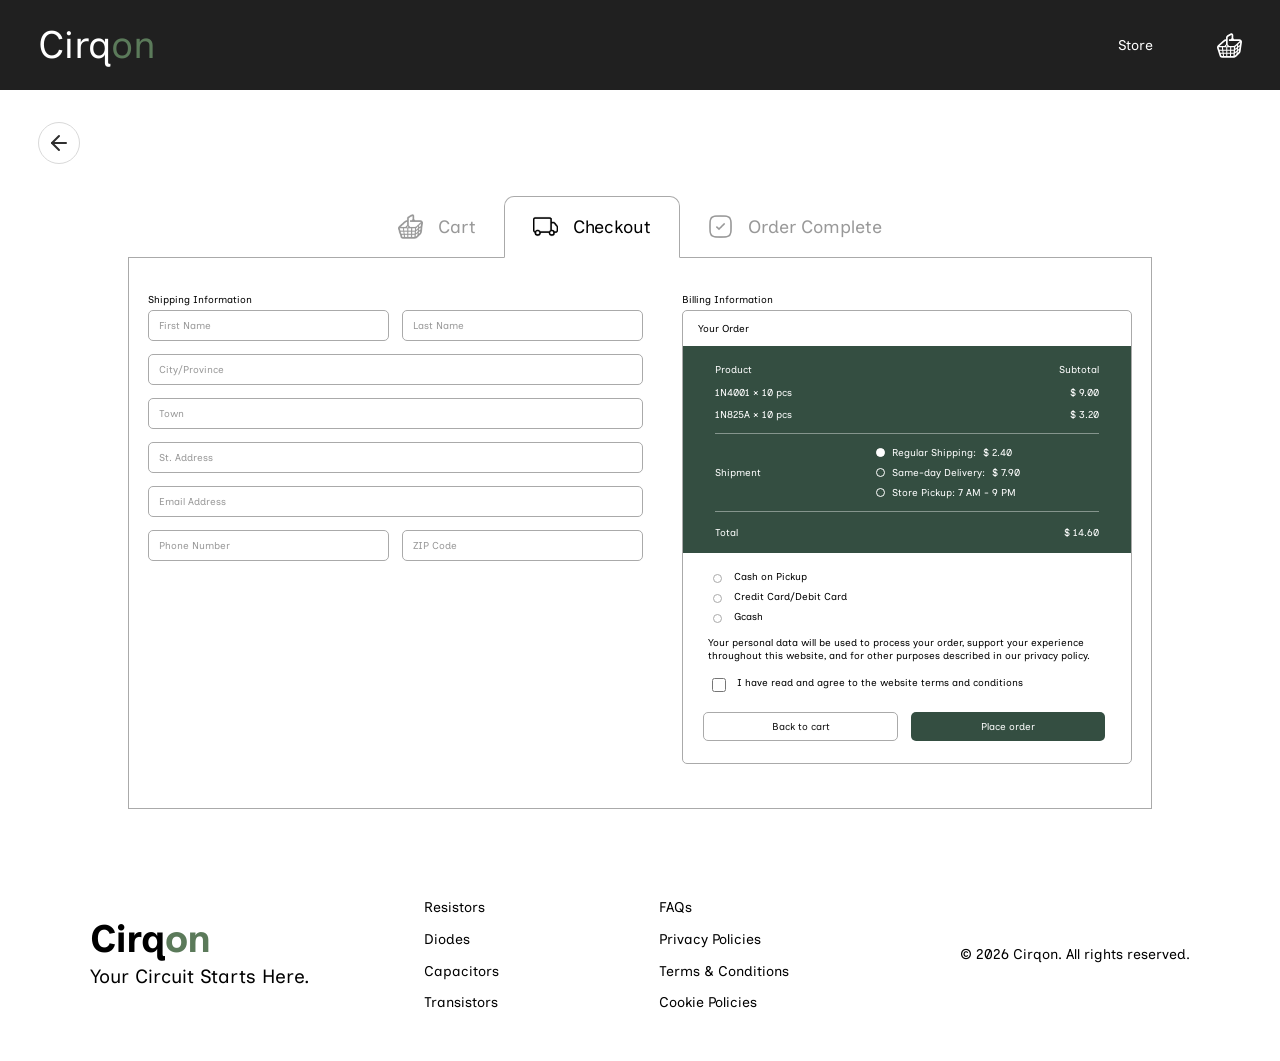
==== pages/checkout-page.html @ 01a01b20 "first commit" ====
<!DOCTYPE html>
<html lang="en">
<head>
    <meta charset="UTF-8">
    <meta name="viewport" content="width=device-width, initial-scale=1.0">
    <link rel="stylesheet" href="../styles/main-style.css">
    <link rel="stylesheet" href="../styles/product-page.css">
    <link rel="stylesheet" href="../styles/store-page.css">
    <link rel="stylesheet" href="../styles/dashboard-page.css">
    <link rel="stylesheet" href="../styles/cart-check-order.css">

    <script src="../scripts/main-script.js" defer></script>
    <script src="../scripts/cirqon-header.js" defer></script>
    <script src="../scripts/product-page.js" defer></script>
    <script src="../scripts/shop.js" defer></script>
    <script src="../scripts/sidebar.js" defer></script>
    <script src="../scripts/footer.js" defer></script>
    <script src="../scripts/example-product.js" defer></script>

    <link rel="icon" type="image/png" href="../img/design/logo.png">
    <title>Cirqon</title>
</head>
<body>
    <div id="cirqon-header-placeholder"></div>
    <div id="cirqon-cart-placeholder"></div>
    <div id="cirqon-storenav-placeholder"></div>

    <main class="checkout-page">

        <div class="checkout-titles">
            <div class="cart-window"><img src="../img/design/basket.png" alt="Cart">Cart</div>
            <div class="checkout-window" ><img src="../img/design/truck.png" alt="Checkout">Checkout</div>
            <div class="order-window"><img src="../img/design/check-2.png" alt="Order Complete">Order Complete</div>
        </div>


        <!-- Main Checkout Container -->
        <div class="checkout-container">

            <!-- Shipping Information -->
            <section class="shipping-information">

                <p class="section-title">Shipping Information</p>

                <form id="checkout-form">

                    <div class="name-fields">
                        <input type="text" name="firstName" placeholder="First Name">

                        <input type="text" name="lastName" placeholder="Last Name">
                    </div>

                    <input type="text" name="city" placeholder="City/Province">

                    <input type="text" name="town" placeholder="Town">

                    <input type="text" name="address"  placeholder="St. Address">

                    <input type="email" name="email"  placeholder="Email Address"  >

                    <div class="contact-fields">
                        <input type="tel" name="phone"  placeholder="Phone Number"  >

                        <input type="text" name="zip" placeholder="ZIP Code">
                    </div>

                </form>

            </section>

            <!-- Billing Information -->
            <section class="billing-information">

                <p class="section-title">Billing Information</p>

                <div class="order-card">

                    <div class="order-heading">
                        Your Order
                    </div>

                    <div class="order-details">

                        <div class="order-table-heading">
                            <span>Product</span>
                            <span>Subtotal</span>
                        </div>

                        <div id="checkout-products">
                            <!-- Products will be inserted here -->
                            <div class="order-product">
                                <span>1N4001 × 10 pcs</span>
                                <span>$ 9.00</span>
                            </div>

                            <div class="order-product">
                                <span>1N825A × 10 pcs</span>
                                <span>$ 3.20</span>
                            </div>
                        </div>

                        <div class="shipment-section">

                            <p class="shipment-title">Shipment</p>

                            <div class="shipping-options">

                                <label>
                                    <input type="radio" name="delivery" value="2.40" checked>
                                    <span>Regular Shipping:</span>
                                    <span>$ 2.40</span>
                                </label>

                                <label>
                                    <input type="radio" name="delivery" value="7.90">
                                    <span>Same-day Delivery:</span>
                                    <span>$ 7.90</span>
                                </label>

                                <label>
                                    <input type="radio" name="delivery" value="0">
                                    <span>Store Pickup: 7 AM - 9 PM</span>
                                </label>

                            </div>

                        </div>

                        <div class="order-total">
                            <span>Total</span>
                            <span id="checkout-total">$ 14.60</span>
                        </div>

                    </div>

                    <!-- Payment Options -->
                    <div class="payment-section">

                        <div class="payment-options">

                            <label>
                                <input type="radio" name="payment" value="pickup" required>
                                Cash on Pickup
                            </label>

                            <label>
                                <input type="radio" name="payment" value="card">
                                Credit Card/Debit Card
                            </label>

                            <label>
                                <input type="radio" name="payment" value="gcash">
                                Gcash
                            </label>

                        </div>

                        <p class="privacy-text">
                            Your personal data will be used to process your
                            order, support your experience throughout this
                            website, and for other purposes described in our
                            privacy policy.
                        </p>

                        <label class="terms-option">
                            <input type="checkbox" id="terms" required>
                            <span>
                                I have read and agree to the website terms
                                and conditions
                            </span>
                        </label>

                        <div class="checkout-actions">

                            <button type="button" class="back-button" onclick="window.location.href='cart-page.html'">
                                Back to cart
                            </button>

                            <button class="place-order-button" onclick="window.location.href='order-page.html'">
                                Place order
                            </button>

                        </div>

                    </div>

                </div>

            </section>

        </div>

    </main>       

    <div id="cirqon-footer-placeholder"></div> 
    
</body>
</html>
---- styles/main-style.css ----
/* =====================================
            GOOGLE FONTS
===================================== */
@import url('https://fonts.googleapis.com/css2?family=Inclusive+Sans:wght@400;500;600;700&display=swap');
@import url('https://fonts.googleapis.com/css2?family=Bungee&display=swap');
@import url('https://fonts.googleapis.com/css2?family=Jaldi:wght@400;700&display=swap');
@import url('https://fonts.googleapis.com/css2?family=IBM+Plex+Mono:wght@400;500;600&display=swap');


/* =====================================
           ROOT VARIABLES
===================================== */
:root {

    /* COLORS */
    --primary-color: #202020;
    --secondary-color: #2f2f2f;

    --accent-color: #5b7a5a;
    --accent-dark: #3e523d;
    --accent-darker: #344E41;

    --text-color: #000000;
    --text-light: #ffffff;

    --white: #ffffff;
    --light-gray: #D9D9D9;
    --border-color: #aaaaaa;


    /* FONTS */
    --font-main: 'Inclusive Sans', sans-serif;
    --font-heading: 'Bungee', sans-serif;
    --font-secondary: 'Jaldi', sans-serif;
    --font-mono: 'IBM Plex Mono', monospace;


    /* FLEXIBLE FONT SIZES */
    --text-xs: clamp(10px, 0.7vw, 12px);
    --text-sm: clamp(12px, 0.9vw, 14px);
    --text-md: clamp(14px, 1.1vw, 18px);
    --text-lg: clamp(18px, 1.5vw, 22px);
    --text-xl: clamp(20px, 2vw, 25px);

    --heading-size: clamp(26px, 3vw, 40px);


    /* FLEXIBLE SPACING */
    --spacing-xs: clamp(5px, 0.5vw, 10px);
    --spacing-sm: clamp(10px, 1vw, 20px);
    --spacing-md: clamp(15px, 2vw, 30px);
    --spacing-lg: clamp(25px, 3vw, 50px);
    --spacing-xl: clamp(35px, 5vw, 80px);


    /* CONTAINER WIDTHS */
    --container-width: 90%;
    --content-width: 85%;
    --max-width: 1400px;


    /* HEADER */
    --header-height: clamp(65px, 10vh, 90px);
    --header-padding: clamp(15px, 3vw, 40px);


    /* BORDER RADIUS */
    --radius-sm: 5px;
    --radius-md: 10px;
    --radius-lg: 15px;
    --radius-xl: 20px;


    /* TRANSITIONS */
    --transition-fast: 0.2s ease;
    --transition-normal: 0.3s ease;


    /* SHADOWS */
    --shadow-sm: 0 2px 8px rgba(0, 0, 0, 0.1);
    --shadow-md: 0 4px 12px rgba(0, 0, 0, 0.15);
}


/* =====================================
            GLOBAL STYLES
===================================== */
* {
    box-sizing: border-box;
}

html {
    scroll-behavior: smooth;
    min-height: 100%;
}

body {
    margin: 0;
    padding: 0;

    font-family: var(--font-main);
    color: var(--text-color);
    background-color: var(--white);
    min-height: 100vh;
    min-height: 100dvh;

    display: flex;
    flex-direction: column;

}

/* =====================================
   CIRQON HEADER
===================================== */

.cirqon-header {
    width: 100%;
    min-height: var(--header-height);

    position: fixed;
    top: 0;
    left: 0;
    z-index: 1000;

    display: flex;
    align-items: center;
    justify-content: space-between;

    padding: 0 var(--header-padding);

    background-color: var(--primary-color);
    box-sizing: border-box;
}


/* HEADER TEXT */

.cirqon-header a,
.cirqon-header p,
.store-nav p {
    font-family: var(--font-main);
    font-style: normal;
    text-decoration: none;
    color: var(--white);
}


/* LOGO */

.cirqon-header #logo {
    font-size: clamp(25px, 3vw, 40px);
    line-height: 1;
    white-space: nowrap;

    color: var(--white);
    transition: color var(--transition-fast);
}

.cirqon-header #logo span {
    color: var(--accent-color);
}

.cirqon-header #logo:hover {
    color: var(--accent-color);
}

.cirqon-header #logo:hover span {
    color: var(--white);
}


/* RIGHT SIDE NAVIGATION */

.cirqon-header .right-side {
    display: flex;
    align-items: center;
    gap: var(--spacing-xl);
}


/* STORE LINK */

.cirqon-header #store {
    padding-top: 3px;

    font-size: var(--text-md);
    line-height: 1;

    flex-shrink: 0;
    transition: color var(--transition-fast);
}

.cirqon-header #store:hover {
    color: var(--accent-color);
}

#store.disabled {
    opacity: 0;
    pointer-events: none;
    cursor: default;
}

#cart-btn.disabled {
    opacity: 0;
    pointer-events: none;
    cursor: default;
}

#left-store.disabled {
    opacity: 0;
    pointer-events: none;
    cursor: default;
}

/* CART CONTAINER */

#cart-container {
    width: 25px;
    height: 25px;

    display: flex;
    align-items: center;
    justify-content: center;

    flex-shrink: 0;
}


/* CART BUTTON */

.cart {
    display: inline-flex;
    align-items: center;
    justify-content: center;

    color: var(--white);

    background: none;
    border: none;
    padding: 0;

    cursor: pointer;
    transition: color var(--transition-fast);
}

.cart svg {
    width: clamp(20px, 2vw, 25px);
    height: clamp(20px, 2vw, 25px);
    display: block;
}

.cart:hover {
    color: var(--accent-color);
}




/* =====================================
             CART OVERLAY
===================================== */

.overlay {
    position: fixed;
    inset: 0;
    background: rgba(0, 0, 0, 0.5);

    opacity: 0;
    visibility: hidden;

    transition:
        opacity var(--transition-normal),
        visibility var(--transition-normal);

    z-index: 999;
}

.overlay.active {
    opacity: 1;
    visibility: visible;
}


/* =====================================
             CART SIDEBAR
===================================== */

.sidebar {
    font-family: var(--font-main);

    position: fixed;
    top: 0;
    right: 0;

    width: min(100%, 480px);
    height: 95vh;
    height: 95dvh;

    display: flex;
    flex-direction: column;

    background: var(--white);
    color: var(--secondary-color);

    padding: clamp(15px, 2vw, 25px);
    box-sizing: border-box;

    border-radius: var(--radius-md);

    transform: translateX(100%);
    transition: transform var(--transition-normal);

    z-index: 1000;
    overflow: hidden;
}

.sidebar.active {
    transform: translateX(0);
}


/* =====================================
           SIDEBAR HEADER
===================================== */

.sidebar-header {
    display: flex;
    flex-direction: row;
    justify-content: space-between;
    align-items: center;
    gap: var(--spacing-sm);

    flex-shrink: 0;
}

.sidebar-header h2 {
    margin: 0;
    margin-top: clamp(20px, 4vh, 50px);
    margin-left: var(--spacing-xs);

    font-size: var(--text-lg);
}


/* =====================================
           SIDEBAR CONTENT
===================================== */

.sidebar-content {
    flex: 0 1 auto;
    min-height: 0;

    overflow-y: auto;
    overflow-x: hidden;
}

.sidebar-content p {
    
    margin-left: var(--spacing-xs);
}

/* CART ITEMS CONTAINER */

#cart-items {
    display: flex;
    flex-direction: column;
    gap: var(--spacing-sm);

    padding: var(--spacing-sm);
}


/* =====================================
             CART ITEM
===================================== */

.cart-item-shop {
    display: flex;
    align-items: center;
    gap: var(--spacing-sm);

    padding: var(--spacing-sm);

    background: var(--secondary-color);
    border-radius: var(--radius-md);

    color: var(--white);
}

.cart-item-checkbox {
    width: 17px;
    height: 17px;

    accent-color: var(--accent-color);
    cursor: pointer;
    flex-shrink: 0;

    margin: 0;
    transition: transform var(--transition-fast);
}

.cart-item-shop img {
    width: clamp(45px, 6vw, 65px);
    height: clamp(45px, 6vw, 65px);

    object-fit: contain;
    border-radius: var(--radius-sm);

    flex-shrink: 0;
}

.cart-item-details {
    flex: 1;
    min-width: 0;
}

.cart-item-details p {
    margin: 4px 0;
    overflow-wrap: anywhere;
}

.cart-item-price {
    color: #9bb899;
}


/* =====================================
          QUANTITY CONTROLS
===================================== */

.quantity-control-shop {
    display: flex;
    align-items: center;
    gap: var(--spacing-xs);

    margin-top: var(--spacing-xs);
}

/* MINUS AND PLUS BUTTONS */

.quantity-control-shop button {
    width: 26px;
    height: 26px;

    display: flex;
    align-items: center;
    justify-content: center;

    background: var(--secondary-color);
    color: var(--white);

    border: 1px solid #555;
    border-radius: var(--radius-sm);

    font-size: var(--text-md);
    cursor: pointer;

    transition:
        background var(--transition-fast),
        border-color var(--transition-fast);
}

.quantity-control-shop button:hover {
    background: var(--accent-color);
    border-color: var(--accent-color);
}


/* QUANTITY INPUT */

.quantity-input {
    width: 350px;
    height: 26px;

    box-sizing: border-box;

    background: #333;
    color: var(--white);

    border: 1px solid #555;
    border-radius: var(--radius-sm);

    text-align: center;
    font-family: inherit;
    font-size: var(--text-xs);

    outline: none;
}

.quantity-input:focus {
    border-color: var(--accent-color);
}

/* REMOVE NUMBER INPUT ARROWS */

.quantity-input::-webkit-inner-spin-button,
.quantity-input::-webkit-outer-spin-button {
    -webkit-appearance: none;
    margin: 0;
}

.quantity-input {
    appearance: textfield;
    -moz-appearance: textfield;
}


/* =====================================
           CART SUBTOTAL
===================================== */

.cart-item-subtotal {
    padding-top: var(--spacing-xs);
}


/* =====================================
         CART ACTION BUTTONS
===================================== */

.remove-item-shop,
.to-checkout {
    display: flex;
    justify-content: center;
    align-items: center;

    background: transparent;
    border: none;
    cursor: pointer;
}

.remove-item-shop {
    width: 40px;
    height: 40px;
    flex-shrink: 0;
}

.remove-item-shop img {
    width: 25px;
    height: 25px;

    filter: brightness(0) invert(1);
}


/* =====================================
        SIDEBAR BOTTOM SECTION
===================================== */

.bottom-part {
    flex-shrink: 0;
    padding-top: var(--spacing-sm);
    background: var(--white);

}

#cart-total {
    padding: var(--spacing-sm);

    color: var(--secondary-color);
    border-top: 1px solid var(--border-color);
}

.to-checkout {
    width: 100%;
    min-height: 42px;

    gap: var(--spacing-xs);

    margin: 0;
    padding: var(--spacing-xs) var(--spacing-sm);

    color: var(--white);
    background: var(--secondary-color);

    border-radius: var(--radius-md);

    font-family: inherit;
    font-size: var(--text-sm);

    transition: background var(--transition-fast);
}

.to-checkout:hover {
    background: var(--accent-dark);
}

.to-checkout img {
    width: 25px;
    height: 25px;

    object-fit: contain;
    filter: brightness(0) invert(1);
}


/* =====================================
      CART CLOSE BUTTON POSITION
===================================== */

#close-cart-container {
    display: flex;
    align-items: center;
    flex-shrink: 0;
}

#close-cart-container .cart {
    color: var(--primary-color);

    margin-top: var(--spacing-sm);
    margin-right: var(--spacing-sm);

    cursor: pointer;
}

#close-cart-container .cart:hover {
    color: var(--accent-color);
}

/* =====================================
FOOTER
===================================== */
.footer {
    margin-top: auto;

    width: 100%;
    box-sizing: border-box;

    font-family: var(--font-main);

    padding: clamp(25px, 4vw, 50px) clamp(20px, 7vw, 100px);

    display: grid;
    grid-template-columns: 1.5fr 1fr 1fr 1.5fr;

    align-items: center;
    gap: clamp(20px, 3vw, 40px);
}


/* =====================================
FOOTER BRAND
===================================== */

.footer #logo {
    font-family: var(--font-main);
    font-style: normal;

    font-size: clamp(25px, 3vw, 40px);
    line-height: 1;

    margin: 0;
    white-space: nowrap;
}

.footer #logo span {
    color: var(--accent-color);
}

.footer .tagline {
    margin: var(--spacing-xs) 0 0;
    font-size: var(--text-lg);
}


/* =====================================
            FOOTER LINKS
===================================== */

.footer-links {
    list-style: none;

    margin: 0;
    padding: 0;

    display: flex;
    flex-direction: column;

    gap: var(--spacing-sm);
}

.footer-links a {
    color: var(--text-color);
    text-decoration: none;

    font-size: var(--text-md);

    transition: color var(--transition-fast);
}

.footer-links a:hover {
    color: var(--accent-color);
    text-decoration: underline;
}


/* =====================================
          FOOTER COPYRIGHT
===================================== */

.footer .copyright {
    margin: 0;

    text-align: right;
    font-size: var(--text-md);
}

.transparent {
    opacity: 0;
    pointer-events: none;
}



/* ========================================
   RESPONSIVE STYLES
   ======================================== */

/* ========================================
   1200px - SMALL DESKTOP / LAPTOP
   ======================================== */

@media (max-width: 1200px) {

    /* HEADER */
    .cirqon-header {
        padding: 0 var(--spacing-lg);
    }

    .cirqon-header .right-side {
        gap: var(--spacing-lg);
    }

    /* SIDEBAR */
    .sidebar {
        width: min(100%, 430px);
    }

    .quantity-input {
        width: min(100%, 180px);
    }

    /* FOOTER */
    .footer {
        grid-template-columns: repeat(2, minmax(0, 1fr));
        gap: var(--spacing-lg);
        padding: var(--spacing-lg) var(--spacing-xl);
    }

    .footer .copyright {
        text-align: left;
    }
}


/* ========================================
   900px - TABLET
   ======================================== */

@media (max-width: 900px) {

    /* HEADER */
    .cirqon-header {
        padding: 0 var(--spacing-md);
    }

    .cirqon-header .right-side {
        gap: var(--spacing-xl);
    }

    .cirqon-header #logo {
        font-size: var(--text-xl);
    }

    /* SIDEBAR */
    .sidebar {
        width: min(100%, 420px);
        height: 100vh;
        height: 100dvh;
        border-radius: 0;
    }

    .sidebar-header h2 {
        margin-top: var(--spacing-lg);
    }

    #close-cart-container .cart {
        margin-top: 10px;
        margin-right: var(--spacing-sm);
    }

    .cart-item-shop {
        gap: var(--spacing-xs);
    }

    .quantity-input {
        width: min(100%, 150px);
    }

    /* FOOTER */
    .footer {
        padding: var(--spacing-lg) var(--spacing-md);
        gap: var(--spacing-md);
    }

    .footer #logo {
        font-size: var(--text-xl);
    }

    .footer .tagline {
        font-size: var(--text-sm);
    }

    .footer-links {
        gap: var(--spacing-xs);
    }

    .footer-links a,
    .footer .copyright {
        font-size: var(--text-sm);
    }

    .footer .copyright {
        text-align: left;
    }
}


/* ========================================
   600px - MOBILE
   ======================================== */

@media (max-width: 600px) {

    /* HEADER */
    .cirqon-header {
        padding: 0 var(--spacing-sm);
    }

    .cirqon-header #logo {
        font-size: var(--text-xl);
    }

    .cirqon-header .right-side {
        gap: var(--spacing-xl);
    }

    .cirqon-header #store {
        font-size: var(--text-sm);
    }

    /* SIDEBAR */
    .sidebar {
        width: 100%;
        height: 100vh;
        height: 100dvh;
        padding: var(--spacing-md);
    }

    .sidebar-header {
        gap: var(--spacing-xs);
    }

    .sidebar-header h2 {
        font-size: var(--text-md);
        margin-top: var(--spacing-md);
    }

    #close-cart-container .cart {
        margin-top: 10px;
        margin-right: var(--spacing-sm);
    }

    #cart-items {
        padding: var(--spacing-xs);
    }

    .cart-item-shop {
        gap: var(--spacing-xs);
        padding: var(--spacing-xs);
    }

    .cart-item-shop img {
        width: 45px;
        height: 45px;
    }

    .cart-item-details p {
        font-size: var(--text-xs);
    }

    .quantity-control-shop {
        gap: 5px;
    }

    .quantity-control-shop button {
        width: 24px;
        height: 24px;
    }

    .quantity-input {
        width: min(100%, 120px);
    }

    .remove-item-shop {
        width: 32px;
        height: 32px;
    }

    .remove-item-shop img {
        width: 20px;
        height: 20px;
    }

    .to-checkout {
        min-height: 40px;
        font-size: var(--text-xs);
    }

    /* FOOTER */
    .footer {
        grid-template-columns: repeat(2, minmax(0, 1fr));
        padding: var(--spacing-lg) var(--spacing-md);
        gap: var(--spacing-md);
    }

    .footer #logo {
        font-size: var(--text-xl);
    }

    .footer .tagline {
        font-size: var(--text-sm);
    }

    .footer-links {
        gap: var(--spacing-xs);
    }

    .footer-links a,
    .footer .copyright {
        font-size: var(--text-sm);
    }

    .footer .copyright {
        text-align: left;
    }
}


/* ========================================
   380px - SMALL MOBILE
   ======================================== */

@media (max-width: 380px) {

    /* HEADER */
    .cirqon-header {
        padding: 0 var(--spacing-xs);
    }

    .cirqon-header #logo {
        font-size: var(--text-lg);
    }

    .cirqon-header .right-side {
        gap: var(--spacing-lg);
    }

    .cirqon-header #store {
        font-size: var(--text-sm);
    }

    #cart-container {
        margin-right: var(--spacing-sm);
        width: 22px;
        height: 22px;
    }

    .cart svg {
        width: 20px;
        height: 20px;
    }

    /* SIDEBAR */
    .sidebar {
        width: 100%;
        padding: var(--spacing-sm);
    }

    .sidebar-header h2 {
        font-size: var(--text-sm);
    }

    #cart-items {
        padding: 0;
        gap: var(--spacing-xs);
    }

    .cart-item-shop {
        gap: 5px;
        padding: var(--spacing-xs);
    }

    .cart-item-shop img {
        width: 38px;
        height: 38px;
    }

    .cart-item-details p {
        font-size: var(--text-xs);
    }

    .quantity-control-shop button {
        width: 22px;
        height: 22px;
    }

    .quantity-input {
        width: min(100%, 90px);
    }

    .remove-item-shop {
        width: 28px;
        height: 28px;
    }

    .remove-item-shop img {
        width: 18px;
        height: 18px;
    }

    .bottom-part {
        padding-top: var(--spacing-xs);
    }

    #cart-total {
        padding: var(--spacing-xs);
        font-size: var(--text-sm);
    }

    .to-checkout {
        min-height: 36px;
        padding: var(--spacing-xs);
    }

    .to-checkout img {
        width: 20px;
        height: 20px;
    }

    /* FOOTER */
    .footer {
        grid-template-columns: 1fr;
        gap: var(--spacing-md);
        padding: var(--spacing-md) var(--spacing-sm);
    }

    .footer #logo {
        font-size: var(--text-xl);
    }

    .footer .tagline {
        font-size: var(--text-sm);
    }

    .footer-links a,
    .footer .copyright {
        font-size: var(--text-xs);
    }

    .footer .copyright {
        text-align: left;
    }
}
---- styles/product-page.css ----
/* =====================================
STORE NAVIGATION
===================================== */

.store-nav {
    display: flex;
    align-items: center;
    padding: var(--spacing-md) var(--header-padding);
    margin-top: var(--header-height);
}

.back-btn {
    display: inline-flex;
    align-items: center;
    justify-content: center;

    width: clamp(35px, 3.5vw, 42px);
    height: clamp(35px, 3.5vw, 42px);

    font-size: var(--text-xl);
    color: var(--secondary-color);
    background: var(--white);

    text-decoration: none;

    border: 1px solid var(--border-color);
    border-radius: 50%;
    box-sizing: border-box;

    transition:
        color var(--transition-normal),
        background var(--transition-normal),
        border-color var(--transition-normal);
}

.back-btn:hover {
    color: var(--white);
    background: var(--accent-color);
    border-color: var(--accent-color);
}


/* =====================================
PRODUCT PAGE LAYOUT
===================================== */

.product-page {
    font-family: var(--font-main);

    width: calc(100% - var(--spacing-md) - var(--spacing-md));
    max-width: var(--max-width);

    margin: 0 auto var(--spacing-lg);

    display: grid;
    grid-template-columns: minmax(0, 2fr) minmax(230px, 0.9fr);

    gap: var(--spacing-sm);
    align-items: start;
}

.product-main,
.purchase-panel {
    border: 1px solid var(--border-color);
    border-radius: var(--radius-md);

    padding: clamp(12px, 1.5vw, 20px);

    min-width: 0;
}

.search-bar-display.disabled {
    display: none;
}


/* =====================================
PRODUCT OVERVIEW
===================================== */

.product-overview {
    display: grid;
    grid-template-columns: minmax(0, 0.8fr) minmax(0, 1.2fr);

    align-items: center;
    gap: var(--spacing-sm);

    min-height: 175px;
}

.product-image {
    display: flex;
    align-items: center;
    justify-content: center;

    min-width: 0;
}

.product-image img {
    display: block;

    width: 100%;
    max-width: 230px;
    height: clamp(140px, 18vw, 200px);

    object-fit: contain;

    border: 1px solid var(--border-color);
    border-radius: var(--radius-lg);
}

.product-info {
    min-width: 0;
}


/* =====================================
PART NUMBER AND COPY BUTTON
===================================== */

.part-number {
    display: flex;
    align-items: center;
    justify-content: space-between;

    gap: var(--spacing-xs);
    margin-bottom: var(--spacing-md);
}

.part-number h2 {
    min-width: 0;

    font-size: var(--text-md);
    font-weight: 400;

    border: 2px solid var(--accent-color);
    border-radius: var(--radius-md);

    padding: var(--spacing-xs);
    margin: 0;

    overflow-wrap: anywhere;
}

.copy-btn {
    display: inline-flex;
    align-items: center;
    gap: 0;

    flex-shrink: 0;

    background: transparent;
    border: none;

    cursor: pointer;
    font-family: inherit;
    font-size: var(--text-xs);
    white-space: nowrap;
}

.copy-btn img {
    width: 20px;
    height: 20px;
    object-fit: contain;
}

.copy-text {
    max-width: 0;
    opacity: 0;
    overflow: hidden;

    margin-right: 0;
    padding: var(--spacing-xs);

    border: 1px solid var(--border-color);
    border-radius: var(--radius-md);

    color: var(--accent-color);

    transition:
        max-width var(--transition-normal),
        opacity var(--transition-normal),
        margin-right var(--transition-normal);
}

.copy-btn.copied .copy-text {
    max-width: 120px;
    opacity: 1;
    margin-right: var(--spacing-xs);
}


/* =====================================
PRODUCT INFORMATION
===================================== */

.product-info p {
    font-size: var(--text-xs);
    line-height: 1.5;
    margin: var(--spacing-xs) 0;
}

.product-info a {
    color: var(--accent-dark);
    text-decoration: none;
}

.product-info a:hover {
    text-decoration: underline;
}


/* =====================================
PRODUCT ATTRIBUTES
===================================== */

.attributes {
    border: 1px solid var(--border-color);
    border-radius: var(--radius-md);

    padding: var(--spacing-sm) var(--spacing-md);
    margin-top: var(--spacing-sm);
}

.attributes h2 {
    font-size: var(--text-md);
    font-weight: 400;

    display: flex;
    align-items: center;
    gap: var(--spacing-xs);

    margin: 0 0 var(--spacing-sm);
}

.attribute-icon img {
    margin-top: 5px;
    height: 20px;
}

.attributes-table {
    width: 100%;

    border-collapse: collapse;
    table-layout: fixed;
}

.attributes-table tr {
    border-top: 1px solid var(--border-color);
}

.attributes-table th,
.attributes-table td {
    padding: var(--spacing-xs);
    font-size: var(--text-xs);
    line-height: 1.5;

    overflow-wrap: anywhere;
}

.attributes-table th {
    width: 39%;

    text-align: right;
    font-weight: 400;

    border-right: 1px solid var(--border-color);
    vertical-align: middle;
}

.attributes-table td {
    text-align: left;
    padding-left: var(--spacing-sm);
}


/* =====================================
PURCHASE PANEL
===================================== */

.purchase-panel {
    padding: var(--spacing-md);
    min-width: 0;
}

.stock {
    margin: 2px 0 var(--spacing-md);
    font-size: var(--text-sm);
}

.purchase-panel label {
    display: block;
    font-size: var(--text-xs);
    margin-bottom: var(--spacing-xs);
}


/* =====================================
PURCHASE QUANTITY
===================================== */

.purchase-panel .purchase-control-shop {
    display: flex;
    align-items: center;
    gap: var(--spacing-xs);
}

.purchase-panel .purchase-control-shop input {
    width: 75%;
    min-width: 0;

    padding: var(--spacing-xs);

    border: 1px solid var(--border-color);
    box-sizing: border-box;
}

/* Quantity controls */

.purchase-control {
    display: flex;
    align-items: center;
    justify-content: center;
    gap: var(--spacing-xs);
}

.purchase-control button {
    width: 25px;
    height: 32px;

    border: none;
    background: transparent;
    color: var(--accent-dark);

    font-family: inherit;
    font-size: var(--text-md);

    cursor: pointer;
    border-radius: var(--radius-sm);
}

.purchase-control button:hover {
    color: var(--white);
    background: var(--accent-dark);
}

.purchase-control input {
    width: 82%;
    max-width: 100%;
    min-width: 0;

    height: 32px;
    padding: 0;

    border: 1px solid var(--border-color);
    border-radius: var(--radius-md);

    text-align: center;
    font-family: inherit;
    font-size: var(--text-sm);
    font-weight: 600;

    appearance: textfield;
    -moz-appearance: textfield;
    outline: none;
}

.purchase-control input::-webkit-inner-spin-button,
.purchase-control input::-webkit-outer-spin-button {
    -webkit-appearance: none;
    margin: 0;
}

.purchase-control input:focus {
    border-color: var(--accent-color);
}


/* =====================================
PRICE
===================================== */

.price {
    text-align: right;

    margin: var(--spacing-sm) 0 var(--spacing-md);
    font-size: var(--text-sm);
}


/* =====================================
PURCHASE BUTTONS
===================================== */

.purchase-buttons {
    display: flex;
    gap: var(--spacing-xs);
}

.purchase-buttons button {
    flex: 1;
    min-width: 0;

    padding: var(--spacing-xs);

    border-radius: var(--radius-sm);
    cursor: pointer;

    font-family: inherit;
    font-size: var(--text-xs);
}


/* =====================================
ADD TO CART AND BUY BUTTONS
===================================== */

.purchase-buttons .cart-btn,
.purchase-buttons .buy-btn {
    display: flex;
    justify-content: center;
    align-items: center;
    gap: var(--spacing-xs);

    position: relative;
    overflow: hidden;
    isolation: isolate;

    background: var(--white);
    border: 1px solid var(--border-color);

    cursor: pointer;

    transition:
        color var(--transition-normal),
        border-color var(--transition-normal);
}

/* ADD TO CART ANIMATION */

.purchase-buttons .cart-btn::before {
    content: "";

    position: absolute;
    inset: 0;

    background: var(--accent-color);

    transform: scaleX(0);
    transform-origin: left;

    transition: transform 0.35s ease;
    z-index: -1;
}

.purchase-buttons .cart-btn.clicked::before {
    transform: scaleX(1);
}

.purchase-buttons .cart-btn.clicked {
    color: var(--white);
    border-color: var(--accent-color);
}

/* BUY BUTTON */

.purchase-buttons .buy-btn {
    color: var(--white);
    background: var(--accent-color);
    border-color: var(--accent-color);
}

/* BUTTON ICONS */

.purchase-buttons .cart-btn img,
.purchase-buttons .buy-btn img {
    width: 16px;
    height: 16px;

    object-fit: contain;
    display: block;

    position: relative;

    transition: filter var(--transition-normal);
}

.purchase-buttons .buy-btn img {
    height: 10px;
}

.purchase-buttons .cart-btn.clicked img {
    filter: brightness(0) invert(1);
}

/* BUTTON TEXT */

.purchase-buttons .cart-btn span {
    transition:
        opacity 0.25s ease,
        width 0.25s ease;

    white-space: nowrap;
}

.purchase-buttons .cart-btn.clicked span {
    opacity: 0;
    width: 0;
    overflow: hidden;
}

.purchase-buttons button:hover {
    opacity: 0.85;
}


/* =====================================
   RESPONSIVE: LAPTOP
   1200px
===================================== */

@media (max-width: 1200px) {

    .product-page {
        grid-template-columns: minmax(0, 1.7fr) minmax(220px, 0.9fr);
        gap: var(--spacing-sm);
    }

    .product-overview {
        grid-template-columns: minmax(0, 0.75fr) minmax(0, 1.25fr);
    }

    .product-main,
    .purchase-panel {
        padding: var(--spacing-sm);
    }

    .part-number {
        gap: var(--spacing-xs);
    }

}


/* =====================================
RESPONSIVE: TABLET
900px
===================================== */

@media (max-width: 900px) {

    .store-nav {
        padding: var(--spacing-sm) var(--spacing-md);
    }

    .product-page {
        grid-template-columns: minmax(0, 1fr) minmax(200px, 0.75fr);
        gap: var(--spacing-xs);
    }

    .product-overview {
        grid-template-columns: 1fr;
        gap: var(--spacing-sm);
    }

    .product-image img {
        max-width: 200px;
        height: 160px;
    }

    .product-info {
        width: 100%;
    }

    .part-number {
        margin-bottom: var(--spacing-sm);
    }

    .purchase-panel {
        padding: var(--spacing-sm);
    }

    .purchase-buttons {
        flex-wrap: wrap;
    }

    .purchase-buttons button {
        min-width: 100%;
    }

}


/* =====================================
RESPONSIVE: MOBILE
600px
===================================== */

@media (max-width: 600px) {

    .store-nav {
        padding: var(--spacing-sm) var(--spacing-md);
    }

    .product-page {
        width: calc(100% - var(--spacing-sm) - var(--spacing-sm));

        grid-template-columns: minmax(0, 1fr);
        gap: var(--spacing-sm);

        margin-bottom: var(--spacing-lg);
    }

    .product-main,
    .purchase-panel {
        padding: var(--spacing-sm);
        border-radius: var(--radius-md);
    }

    .product-overview {
        grid-template-columns: minmax(0, 0.8fr) minmax(0, 1.2fr);
        gap: var(--spacing-sm);
        min-height: auto;
    }

    .product-image img {
        width: 100%;
        max-width: 180px;
        height: clamp(120px, 25vw, 160px);
    }

    .product-info p {
        font-size: var(--text-xs);
    }

    .part-number {
        gap: var(--spacing-xs);
    }

    .part-number h2 {
        font-size: var(--text-sm);
    }

    .copy-btn img {
        width: 18px;
        height: 18px;
    }

    .attributes {
        padding: var(--spacing-sm);
    }

    .attributes-table th,
    .attributes-table td {
        padding: var(--spacing-xs);
    }

    .attributes-table td {
        padding-left: var(--spacing-xs);
    }

    .purchase-panel {
        width: 100%;
        box-sizing: border-box;
    }

    .purchase-buttons {
        flex-wrap: nowrap;
    }

    .purchase-buttons button {
        min-width: 0;
    }

}


/* =====================================
RESPONSIVE: SMALL MOBILE
380px
===================================== */

@media (max-width: 380px) {

    .store-nav {
        padding: var(--spacing-sm);
    }

    .product-page {
        width: calc(100% - var(--spacing-sm) - var(--spacing-sm));
    }

    .product-main,
    .purchase-panel {
        padding: var(--spacing-xs);
    }

    .product-overview {
        grid-template-columns: 1fr;
        gap: var(--spacing-sm);
    }

    .product-image img {
        width: 100%;
        max-width: 180px;
        height: 140px;
    }

    .product-info p {
        font-size: var(--text-xs);
    }

    .part-number {
        margin-bottom: var(--spacing-sm);
    }

    .part-number h2 {
        font-size: var(--text-sm);
    }

    .copy-text {
        padding: var(--spacing-xs);
    }

    .attributes {
        padding: var(--spacing-xs);
    }

    .attributes h2 {
        font-size: var(--text-sm);
    }

    .attributes-table th,
    .attributes-table td {
        font-size: var(--text-xs);
        padding: var(--spacing-xs);
    }

    .purchase-buttons {
        gap: var(--spacing-xs);
    }

    .purchase-buttons button {
        font-size: var(--text-xs);
        padding: var(--spacing-xs);
    }

    .purchase-control {
        gap: var(--spacing-xs);
    }

}
---- styles/store-page.css ----
/* ==========================================
STORE NAVIGATION
========================================== */

.store-nav {
    display: flex;
    align-items: center;
    padding: var(--spacing-sm) var(--spacing-lg);
    margin-top: var(--header-height);
    gap: var(--spacing-xs);
    flex-wrap: wrap;
}

.back-btn {
    display: inline-flex;
    align-items: center;
    justify-content: center;
    flex-shrink: 0;

    width: 42px;
    height: 42px;

    font-size: var(--text-xl);
    color: var(--secondary-color);
    background: var(--white);
    text-decoration: none;

    border: 1px solid var(--light-gray);
    border-radius: 50%;

    transition: color var(--transition-normal),
                background var(--transition-normal),
                border-color var(--transition-normal);
}

.back-btn:hover {
    color: var(--text-light);
    background: var(--accent-color);
    border-color: var(--accent-color);
}

#shop {
    margin-left: 2%;
    height: 40px;
    width: auto;
    object-fit: contain;
    flex-shrink: 0;
}

.store-nav p {
    color: var(--text-color);
    font-size: var(--text-xl);
    margin-left: 1%;
}

.store-nav-right {
    display: flex;
    align-items: center;
    margin-left: auto;
    min-width: 0;
}

.search-bar-display {
    display: flex;
    align-items: center;
    gap: var(--spacing-xs);

    width: clamp(220px, 35vw, 480px);
    height: 50px;
    padding: 0 var(--spacing-sm);
    margin-right: clamp(0px, 5vw, 70px);

    border: 1px solid var(--secondary-color);
    border-radius: var(--radius-md);
    background: var(--white);
    box-sizing: border-box;
}

.search-bar-display input {
    flex: 1;
    min-width: 0;

    border: none;
    outline: none;
    background: transparent;

    font-family: var(--font-main);
    font-size: var(--text-sm);
}

.search-bar-display img {
    display: block;
    width: 20px;
    height: 20px;
    object-fit: contain;
    flex-shrink: 0;
    opacity: 1;
}

.search-bar-display img:hover {
    cursor: pointer;
}

.search-bar-display.disabled {
    display: none;
}


/* ==========================================
CATEGORY BUTTONS
========================================== */

.components .buttons {
    display: grid;
    width: var(--container-width);
    grid-template-columns: repeat(4, minmax(0, 1fr));
    gap: var(--spacing-md);

    margin: 0 auto;
}

.components .buttons button {
    font-family: var(--font-main);
    font-size: var(--text-lg);
    letter-spacing: 1px;

    width: 100%;
    min-width: 0;
    padding: var(--spacing-md);

    cursor: pointer;
    background: var(--white);
    color: var(--text-color);

    border: 1px solid var(--primary-color);
    border-radius: var(--radius-lg);

    transition: background var(--transition-normal),
                color var(--transition-normal);
}

.components .buttons button:hover {
    color: var(--text-light);
    background: var(--accent-color);
}

.components .buttons button.selected {
    color: var(--text-light);
    background: var(--accent-dark);
}

.components .show-more {
    text-align: center;
    margin: var(--spacing-md) 0 var(--spacing-lg);
    font-family: var(--font-main);
    font-size: var(--text-md);
    cursor: pointer;
}


/* ==========================================
STORE DISPLAY
========================================== */

.store-display {
    font-family: var(--font-main);
    width: var(--content-width);
    max-width: var(--max-width);
    margin: var(--spacing-xs) auto var(--spacing-xl);

    border: 1px solid var(--primary-color);
    border-radius: var(--radius-lg);
    overflow: hidden;
}

.store-display hr {
    width: 95%;
    margin: 0 auto;
}


/* ==========================================
SUBCATEGORY NAVIGATION
========================================== */

.displayed-nav {
    display: flex;
    flex-direction: row;
    align-items: center;
    gap: var(--spacing-sm);

    overflow-x: auto;
    padding: var(--spacing-sm) 0;
    width: 95%;
    margin: var(--spacing-sm) auto;

    scrollbar-width: thin;
    scrollbar-color: var(--border-color) transparent;
}

.displayed-nav button {
    font-family: var(--font-main);

    height: 45px;
    width: 190px;
    flex-shrink: 0;

    padding: var(--spacing-xs) var(--spacing-md);
    font-size: var(--text-sm);

    background: var(--white);
    color: var(--primary-color);

    border: 1px solid var(--primary-color);
    border-radius: var(--radius-md);

    cursor: pointer;

    transition: background var(--transition-normal),
                color var(--transition-normal);
}

.displayed-nav button:hover,
.displayed-nav button.selected {
    background: var(--accent-color);
    color: var(--text-light);
}


/* ==========================================
PRODUCT COMPONENT ROW
========================================== */

.component-1 {
    background: var(--light-gray);

    display: flex;
    flex-direction: row;
    align-items: center;
    gap: var(--spacing-xs);

    margin: 2%;
    padding: var(--spacing-sm);

    border-radius: var(--radius-md);
    box-sizing: border-box;
    cursor: pointer;
}

.component-1 .img img,
.component-1 > .img,
.img {
    display: block;

    width: clamp(100px, 15vw, 200px);
    height: clamp(75px, 8vw, 100px);

    object-fit: cover;
    object-position: center;
    border-radius: var(--radius-md);
    flex-shrink: 0;
}

.img {
    background: #606060;
}


/* ==========================================
PRODUCT INFORMATION
========================================== */

.column-1 {
    display: grid;
    grid-template-columns: 30px minmax(0, 1fr);
    grid-template-rows: auto auto;
    column-gap: var(--spacing-sm);
    align-items: center;

    flex: 1;
    min-width: 0;
}

.column-1 a {
    grid-column: 1;
    grid-row: 1 / 3;
}

.column-1 a img {
    width: 30px;
    height: 30px;
    object-fit: contain;
}

.column-1 .component-name {
    grid-column: 2;
    grid-row: 1;

    margin: 0;
    font-weight: bold;
}

.column-1 .manufacturer {
    grid-column: 2;
    grid-row: 2;

    margin: 0;
    font-size: var(--text-sm);
}

.column-2 {
    flex: 1.1;
    min-width: 0;
}

.column-2 p {
    margin: 0;
}

.column-3,
.column-4 {
    flex: 0.7;
    min-width: 0;
}

.column-3 p,
.column-4 p {
    margin: 0;
}

.column-5 {
    display: flex;
    align-items: center;
    justify-content: center;
    flex-shrink: 0;
}

.column-5 button {
    display: flex;
    align-items: center;
    justify-content: center;

    background: transparent;
    border: none;
    padding: var(--spacing-sm);

    cursor: pointer;

    min-width: 60px;
    min-height: 60px;
}

.column-5 img {
    width: 30px;
    height: 30px;
    object-fit: contain;
}

.column-5 .check {
    width: 30px;
    height: 30px;
}


/* ==========================================
   FOOTER
========================================== */

.shop-footer {
    background: #E7E7E7;
}


/* ==========================================
HIDDEN CATEGORY CONTENT
========================================== */

.category-content[hidden],
.diode-type[hidden],
.capacitor-type[hidden],
.transistor-type[hidden],
.microchip-type[hidden],
.inductor-type[hidden],
.logic-type[hidden],
.microcontroller-type[hidden] {
    display: none;
}


/* ==========================================
RESPONSIVE: LAPTOP
========================================== */

@media (max-width: 1200px) {

    .store-nav {
        padding: var(--spacing-sm) var(--spacing-md);
    }

    .search-bar-display {
        margin-right: var(--spacing-sm);
    }

    .components .buttons {
        gap: var(--spacing-sm);
    }

    .store-display {
        width: 90%;
    }

    .component-1 {
        gap: var(--spacing-xs);
    }

}


/* ==========================================
RESPONSIVE: TABLET
========================================== */

@media (max-width: 900px) {

    .store-nav {
        padding: var(--spacing-sm) var(--spacing-md);
    }

    .store-nav-right {
        flex: 1 1 100%;
        margin-left: 0;
        justify-content: flex-end;
    }

    .search-bar-display {
        width: 100%;
        max-width: 480px;
        margin-right: 0;
    }

    .components .buttons {
        grid-template-columns: repeat(2, minmax(0, 1fr));
        gap: var(--spacing-sm);
    }

    .components .buttons button {
        font-size: var(--text-md);
    }

    .store-display {
        width: 95%;
    }

    .component-1 {
        display: grid;
        grid-template-columns: 120px minmax(0, 1fr) minmax(0, 1fr);
        gap: var(--spacing-sm);
    }

    .component-1 .img img,
    .component-1 > .img,
    .img {
        width: 120px;
        height: 90px;
    }

    .column-1 {
        grid-column: 2 / 4;
    }

    .column-2 {
        grid-column: 1 / 3;
    }

    .column-3,
    .column-4 {
        font-size: var(--text-sm);
    }

    .column-5 {
        grid-column: 3;
        justify-content: flex-end;
    }

}


/* ==========================================
RESPONSIVE: MOBILE
========================================== */

@media (max-width: 600px) {

    .store-nav {
        padding: var(--spacing-sm) 5%;
        gap: var(--spacing-xs);
    }

    .back-btn {
        width: 36px;
        height: 36px;
    }

    #shop {
        height: 30px;
        margin-left: 5px;
    }

    .store-nav p {
        font-size: var(--text-lg);
        margin-left: 0;
    }

    .store-nav-right {
        flex: 1 1 100%;
        width: 100%;
    }

    .search-bar-display {
        width: 100%;
        height: 42px;
        max-width: none;
    }

    .components .buttons {
        width: 90%;
        grid-template-columns: repeat(2, minmax(0, 1fr));
        gap: var(--spacing-xs);
    }

    .components .buttons button {
        font-size: var(--text-sm);
        padding: var(--spacing-sm) var(--spacing-xs);
        border-radius: var(--radius-md);
    }

    .components .show-more {
        font-size: var(--text-sm);
        margin: var(--spacing-sm) 0 var(--spacing-lg);
    }

    .store-display {
        width: 95%;
        margin: var(--spacing-xs) auto var(--spacing-lg);
        border-radius: var(--radius-md);
    }

    .displayed-nav {
        width: 92%;
        gap: var(--spacing-xs);
    }

    .displayed-nav button {
        width: 140px;
        height: 40px;
        font-size: var(--text-sm);
        padding: var(--spacing-xs) var(--spacing-sm);
    }


    /* PRODUCT ROW */

    .component-1 {
        display: grid;
        grid-template-columns: 90px minmax(0, 1fr);
        gap: var(--spacing-xs);

        margin: 3%;
        padding: var(--spacing-sm);
    }

    .component-1 .img img,
    .component-1 > .img,
    .img {
        width: 90px;
        height: 80px;
    }

    .column-1 {
        grid-column: 2;
        grid-row: 1;
        column-gap: var(--spacing-xs);
    }

    .column-1 a img {
        width: 24px;
        height: 24px;
    }

    .column-1 .component-name {
        font-size: var(--text-sm);
    }

    .column-1 .manufacturer {
        font-size: var(--text-xs);
    }

    .column-2 {
        grid-column: 1 / 3;
        font-size: var(--text-sm);
    }

    .column-3,
    .column-4 {
        font-size: var(--text-xs);
    }

    .column-5 {
        grid-column: 2;
        grid-row: 2 / 4;
        justify-content: flex-end;
    }

    .column-5 button {
        min-width: 40px;
        min-height: 40px;
        padding: var(--spacing-xs);
    }

    .column-5 img,
    .column-5 .check {
        width: 24px;
        height: 24px;
    }

}


/* ==========================================
RESPONSIVE: SMALL MOBILE
========================================== */

@media (max-width: 380px) {

    .store-nav {
        gap: var(--spacing-xs);
    }

    .components .buttons {
        gap: var(--spacing-xs);
    }

    .components .buttons button {
        font-size: var(--text-xs);
        padding: var(--spacing-sm) var(--spacing-xs);
    }

    .component-1 {
        grid-template-columns: 75px minmax(0, 1fr);
        gap: var(--spacing-xs);
    }

    .component-1 .img img,
    .component-1 > .img,
    .img {
        width: 75px;
        height: 70px;
    }

    .column-1 .component-name {
        font-size: var(--text-xs);
    }

    .column-1 .manufacturer {
        font-size: var(--text-xs);
    }

}
---- styles/dashboard-page.css ----
/* ========================================
TOP SALE & COMPONENTS
======================================== */

.topsale,
.components {
    width: 100%;
    min-height: 300px;
    margin-top: var(--spacing-lg);
    padding: var(--spacing-lg) clamp(20px, 4vw, 58px);
    box-sizing: border-box;
}

.components,
.news,
.lessons {
    margin-top: 0;
    padding-left: clamp(20px, 4vw, 58px);
    padding-right: clamp(20px, 4vw, 58px);
}

.topsale p,
.components p,
.news p,
.lessons p {
    font-family: var(--font-mono);
    font-size: var(--text-xl);
    color: var(--text-color);
}

.topsale p {
    margin-left: var(--spacing-sm);
}

.components p {
    margin-bottom: var(--spacing-lg);
    margin-left: var(--spacing-sm);
}

/* ========================================
TOP SALE CAROUSEL
======================================== */

.topsale {
    position: relative;
}

.topsale .display {
    display: flex;
    flex-direction: row;
    overflow: hidden;
    scroll-behavior: smooth;
}

.topsale .display::-webkit-scrollbar {
    display: none;
}

.topsale .display img {
    height: clamp(180px, 22vw, 290px);
    flex-shrink: 0;
    object-fit: contain;
}

.arrow {
    position: absolute;
    top: 50%;
    transform: translateY(-50%);
    z-index: 10;

    width: clamp(35px, 3.5vw, 45px);
    height: clamp(35px, 3.5vw, 45px);

    border: none;
    border-radius: 50%;
    background: var(--white);
    color: var(--primary-color);
    font-size: var(--text-lg);
    cursor: pointer;

    box-shadow: var(--shadow-sm);
    transition: background var(--transition-normal),
                color var(--transition-normal);
}

.arrow:hover {
    background: var(--accent-color);
    color: var(--white);
}

.arrow.left {
    left: var(--spacing-md);
}

.arrow.right {
    right: var(--spacing-md);
}

/* ========================================
NEWS SECTION
======================================== */

.news-section {
    background: linear-gradient(
        to bottom,
        var(--white) 0 60%,
        var(--accent-color) 60% 100%
    );
}

.news {
    width: var(--container-width);
    max-width: var(--max-width);
    margin: 0 auto;
    overflow: hidden;
    position: relative;
    padding: 0;
}

.news-images {
    display: flex;
    gap: var(--spacing-lg);
    width: 100%;
    animation: slide 16s infinite;
}

.news-images a {
    flex: 0 0 100%;
    min-width: 0;
}

.news-images img {
    display: block;
    width: 100%;
    height: auto;
    object-fit: cover;
    border-radius: var(--radius-xl);
}

/* News animation */

@keyframes slide {
    0%, 20% {
        transform: translateX(0);
    }

    25%, 45% {
        transform: translateX(calc(-100% - var(--spacing-lg)));
    }

    50%, 70% {
        transform: translateX(calc(-200% - var(--spacing-lg) * 2));
    }

    75%, 95% {
        transform: translateX(calc(-300% - var(--spacing-lg) * 3));
    }

    100% {
        transform: translateX(0);
    }
}

/* ========================================
LESSONS SECTION
======================================== */

.lessons {
    background: var(--accent-color);
    padding-top: var(--spacing-lg);
    padding-bottom: var(--spacing-xl);
}

.course-grid {
    display: grid;
    grid-template-columns: repeat(3, minmax(0, 1fr));
    align-items: start;
    gap: clamp(20px, 5vw, 80px);
    margin: 0;
    grid-auto-rows: minmax(520px, auto);
    padding-bottom: var(--spacing-lg);
}

/* ========================================
COURSE CARDS
======================================== */

.card {
    background: var(--light-gray);
    border-radius: var(--radius-xl);
    padding: var(--spacing-md) var(--spacing-md) var(--spacing-sm);

    box-shadow: var(--shadow-sm);

    display: flex;
    flex-direction: column;

    transition: background var(--transition-normal);
}

.card img {
    display: block;
    width: 100%;
    height: clamp(180px, 18vw, 245px);
    object-fit: cover;
    border-radius: var(--radius-lg);
    flex-shrink: 0;
}

.card h3 {
    font-family: var(--font-secondary);
    font-weight: 400;
    font-size: clamp(22px, 2vw, 28px);
    line-height: 1.1;
    margin: var(--spacing-sm) 0 var(--spacing-xs);
}

.card .teacher,
.card .school {
    font-family: var(--font-secondary);
    font-weight: 400;
    font-size: var(--text-lg);
    line-height: 1.2;
    margin: 0 0 var(--spacing-xs);
    color: var(--text-color);
    padding: 0;
}

.card .teacher {
    margin-top: auto;
    padding-top: var(--spacing-xs);
}

.card .school {
    font-size: var(--text-sm);
    margin-bottom: 0;
}

.card .paragraph {
    max-height: 0;
    overflow: hidden;
    opacity: 0;
    margin: 0;
    padding: 0;

    font-family: var(--font-secondary);
    font-size: var(--text-sm);
    color: var(--text-color);

    transition:
        max-height 0.4s ease,
        opacity 0.4s ease,
        margin 0.4s ease;
}

.card:hover {
    cursor: pointer;
}

.card:hover .paragraph {
    max-height: 300px;
    opacity: 1;
    margin-top: var(--spacing-xs);
}

/* Individual course hover colors */

#course1:hover {
    background: var(--accent-darker);
}

#course2:hover {
    background: #497899;
}

#course3:hover {
    background: #246F68;
}

#course4:hover {
    background: #7D7E28;
}

#course5:hover {
    background: #A43232;
}

#course6:hover {
    background: #314D68;
}

.card:hover h3,
.card:hover .paragraph,
.card:hover .teacher,
.card:hover .school {
    color: var(--white);
}

/* ========================================
FOOTER
======================================== */

.footer {
    background: var(--white);
}

/* ========================================
RESPONSIVE DESIGN
======================================== */

/* ========================================
1200px - SMALL DESKTOP / LAPTOP
======================================== */

@media (max-width: 1200px) {

    .topsale,
    .components {
        padding-left: var(--spacing-lg);
        padding-right: var(--spacing-lg);
    }

    .course-grid {
        gap: var(--spacing-lg);
        grid-auto-rows: minmax(480px, auto);
    }

    .card {
        padding: var(--spacing-sm);
    }

    .card img {
        height: 210px;
    }

    .card h3 {
        font-size: var(--text-lg);
    }
}

/* ========================================
   900px - TABLET
======================================== */

@media (max-width: 900px) {

    .topsale,
    .components {
        padding-left: var(--spacing-md);
        padding-right: var(--spacing-md);
    }

    .topsale .display img {
        height: 230px;
    }

    .arrow\.left {
        left: var(--spacing-xs);
    }

    .arrow\.right {
        right: var(--spacing-xs);
    }

    .news {
        width: 95%;
    }

    .news-images {
        gap: var(--spacing-md);
    }

    @keyframes slide {
        0%, 20% {
            transform: translateX(0);
        }

        25%, 45% {
            transform: translateX(calc(-100% - var(--spacing-md)));
        }

        50%, 70% {
            transform: translateX(calc(-200% - var(--spacing-md) * 2));
        }

        75%, 95% {
            transform: translateX(calc(-300% - var(--spacing-md) * 3));
        }

        100% {
            transform: translateX(0);
        }
    }

    .course-grid {
        grid-template-columns: repeat(2, minmax(0, 1fr));
        gap: var(--spacing-md);
        grid-auto-rows: minmax(450px, auto);
    }

    .card img {
        height: 220px;
    }
}

/* ========================================
   600px - MOBILE
======================================== */

@media (max-width: 600px) {

    .topsale,
    .components {
        min-height: auto;
        padding: var(--spacing-md) var(--spacing-sm);
    }

    .topsale p,
    .components p,
    .news p,
    .lessons p {
        font-size: var(--text-lg);
    }

    .topsale p,
    .components p {
        margin-left: var(--spacing-xs);
    }

    .components p {
        margin-bottom: var(--spacing-md);
    }

    .topsale .display img {
        height: 180px;
    }

    .arrow {
        width: 32px;
        height: 32px;
        font-size: var(--text-md);
    }

    .arrow.left {
        left: 0;
    }

    .arrow.right {
        right: 0;
    }

    .news {
        width: 95%;
    }

    .news-images {
        gap: var(--spacing-sm);
    }

    @keyframes slide {
        0%, 20% {
            transform: translateX(0);
        }

        25%, 45% {
            transform: translateX(calc(-100% - var(--spacing-sm)));
        }

        50%, 70% {
            transform: translateX(calc(-200% - var(--spacing-sm) * 2));
        }

        75%, 95% {
            transform: translateX(calc(-300% - var(--spacing-sm) * 3));
        }

        100% {
            transform: translateX(0);
        }
    }

    .lessons {
        padding: var(--spacing-md) var(--spacing-sm);
    }

    .course-grid {
        grid-template-columns: 1fr;
        gap: var(--spacing-md);
        grid-auto-rows: auto;
    }

    .card {
        padding: var(--spacing-md);
    }

    .card img {
        height: clamp(180px, 55vw, 260px);
    }

    .card h3 {
        font-size: var(--text-xl);
    }

    .card .teacher {
        margin-top: var(--spacing-sm);
    }

    .card .paragraph {
        max-height: none;
        opacity: 1;
        margin-top: var(--spacing-xs);
    }
}

/* ========================================
   380px - SMALL MOBILE
======================================== */

@media (max-width: 380px) {

    .topsale,
    .components {
        padding-left: var(--spacing-xs);
        padding-right: var(--spacing-xs);
    }

    .topsale .display img {
        height: 150px;
    }

    .topsale p,
    .components p,
    .news p,
    .lessons p {
        font-size: var(--text-md);
    }

    .arrow {
        width: 28px;
        height: 28px;
        font-size: var(--text-sm);
    }

    .news {
        width: 100%;
    }

    .news-images img {
        border-radius: var(--radius-md);
    }

    .lessons {
        padding-left: var(--spacing-xs);
        padding-right: var(--spacing-xs);
    }

    .card {
        padding: var(--spacing-sm);
    }

    .card img {
        height: 170px;
    }

    .card h3 {
        font-size: var(--text-lg);
    }
}
---- styles/cart-check-order.css ----
:is(.cart-page, .checkout-page, .order-page) {

    /* layout */
    --page-width: min(80%, 1200px);
    --line: var(--border-color);
    --accent-hover: color-mix(in srgb, var(--accent-darker), black 35%);

    /* progress tabs */
    --tab-height: clamp(52px, 7vw, 61px);
    --tab-pad-x: clamp(8px, 2.2vw, 32px);
    --tab-gap: clamp(6px, 1.5vw, 15px);
    --tab-font: clamp(11px, 1.4vw, 20px);
    --tab-icon: clamp(17px, 2vw, 25px);

    /* thumbnails (cart + order complete) */
    --thumb-w: clamp(38px, 6vw, 60px);
    --thumb-h: clamp(35px, 4.4vw, 44px);

    /* cart table */
    --cart-cols: minmax(0, 1.6fr) minmax(65px, 0.95fr) minmax(80px, 1.25fr) minmax(65px, 1fr);
    --row-pad-x: 12px;
    --product-indent: 32px;
    --remove-left: 18px;

    /* quantity control */
    --qty-gap: clamp(2px, 0.8vw, 7px);
    --qty-btn-w: clamp(17px, 2.5vw, 25px);
    --qty-btn-font: clamp(14px, 1.6vw, 17px);
    --qty-input-w: clamp(35px, 6vw, 64px);

    /* summary / payment horizontal padding */
    --summary-pad-x: clamp(15px, 2vw, 29px);

    /* order complete */
    --order-font: 17px;
    --order-cols: 26px var(--thumb-w) minmax(100px, 1fr) minmax(100px, 1fr) 100px 90px;
    --order-gap: 20px;
    --list-width: 90%;
}


/* ========================================
   PAGE WRAPPER
======================================== */

:is(.cart-page, .checkout-page, .order-page) {
    font-family: var(--font-main);
    width: var(--page-width);
    margin: auto auto 3%;
    min-width: 0;
}


/* ========================================
   PROGRESS TABS
======================================== */

:is(.cart-titles, .checkout-titles, .order-titles) {
    margin: auto;
    display: flex;
    justify-content: center;
    align-items: stretch;
    height: var(--tab-height);
    position: relative;
    z-index: 2;
}

:is(.cart-titles, .checkout-titles, .order-titles) > div {
    display: flex;
    align-items: center;
    justify-content: center;
    gap: var(--tab-gap);
    padding: 0 var(--tab-pad-x);
    font-size: var(--tab-font);
    background: var(--white);
    white-space: nowrap;
}

:is(.cart-titles, .checkout-titles, .order-titles) img {
    width: var(--tab-icon);
    height: var(--tab-icon);
    object-fit: contain;
    flex-shrink: 0;
}

.cart-page .cart-window,
.checkout-page .checkout-window,
.order-page .order-window {
    border: 1px solid var(--line);
    border-bottom-color: var(--white);
    border-radius: var(--radius-md) var(--radius-md) 0 0;
    position: relative;
    z-index: 3;
    margin-bottom: -1px;
}

/* inactive tabs */
.cart-page :is(.checkout-window, .order-window),
.checkout-page :is(.cart-window, .order-window),
.order-page :is(.cart-window, .checkout-window) {
    opacity: 0.4;
}


/* ========================================
   CART CONTAINER
======================================== */

.cart-container {
    width: 100%;
    min-height: 413px;
    margin: 0 auto var(--spacing-md);
    padding: clamp(22px, 4vw, 44px) clamp(10px, 2.1%, 30px) var(--spacing-md);
    border: 1px solid var(--line);

    display: grid;
    grid-template-columns: minmax(0, 1.7fr) minmax(0, 1fr);
    align-items: start;
    gap: clamp(15px, 2vw, 20px);
}


/* ---------- Product table ---------- */

.cart-products {
    width: 100%;
    min-width: 0;
}

.cart-table-header,
.cart-item {
    display: grid;
    grid-template-columns: var(--cart-cols);
    align-items: center;
}

.cart-table-header {
    min-height: 42px;
    padding: 0 var(--row-pad-x);
    background: var(--accent-darker);
    color: var(--text-light);
    text-align: center;
    font-size: var(--text-xs);
}

/* starts exactly where the product image starts in each row */
.cart-table-header .product-title {
    text-align: left;
    padding-left: var(--product-indent);
}

.cart-item {
    position: relative;
    min-height: 67px;
    padding: 9px var(--row-pad-x);
    border-top: 2px solid var(--white);
    border-radius: var(--radius-md);
    background: var(--secondary-color);
    color: var(--text-light);
    font-size: var(--text-xs);
}

.cart-product {
    display: flex;
    align-items: center;
    gap: clamp(8px, 1.5vw, 22px);
    padding-left: var(--product-indent);
    min-width: 0;
}

.cart-product img {
    width: var(--thumb-w);
    height: var(--thumb-h);
    object-fit: cover;
    border: 1px solid var(--line);
    border-radius: var(--radius-sm);
    flex-shrink: 0;
}

.cart-product span {
    white-space: nowrap;
}

.product-price,
.product-subtotal {
    text-align: center;
    white-space: nowrap;
}


/* ---------- Remove product ---------- */

.remove-item {
    position: absolute;
    left: var(--remove-left);
    top: 50%;
    transform: translateY(-50%);

    width: 12px;
    height: 12px;
    padding: 0;

    display: flex;
    align-items: center;
    justify-content: center;

    border: 1px solid var(--line);
    border-radius: 50%;
    background: var(--white);
    color: #777;

    font-family: Arial, sans-serif;
    font-size: 11px;
    line-height: 1;
    cursor: pointer;
}


/* ---------- Quantity controls ---------- */

.quantity-control {
    display: flex;
    align-items: center;
    justify-content: center;
    gap: var(--qty-gap);
}

.quantity-control button {
    width: var(--qty-btn-w);
    height: 32px;
    border: none;
    border-radius: var(--radius-sm);
    background: transparent;
    color: var(--text-light);
    font-family: inherit;
    font-size: var(--qty-btn-font);
    cursor: pointer;
}

.quantity-control button:hover {
    background: var(--accent-color);
}

.quantity-control input {
    width: var(--qty-input-w);
    height: 26px;
    padding: 0;

    border: 1px solid var(--line);
    border-radius: var(--radius-sm);
    outline: none;
    text-align: center;
    font-family: inherit;
    font-size: var(--text-sm);
    font-weight: 600;

    appearance: textfield;
    -moz-appearance: textfield;
}

.quantity-control input:focus {
    border-color: var(--accent-color);
}

.quantity-control input::-webkit-inner-spin-button,
.quantity-control input::-webkit-outer-spin-button {
    -webkit-appearance: none;
    margin: 0;
}

.purchase-control button {
    background: var(--accent-color);
}

.purchase-control button:hover {
    background: var(--accent-darker);
}

.purchase-control input {
    width: 82%;
}


/* ========================================
   CART SUMMARY
======================================== */

.cart-summary {
    width: 100%;
    min-width: 0;
    border: 1px solid var(--border-color);
    border-radius: var(--radius-sm);
    overflow: hidden;
}

.summary-header {
    min-height: 42px;
    padding: 0 var(--summary-pad-x);
    display: flex;
    align-items: center;
    border-bottom: 1px solid var(--line);
    font-size: var(--text-sm);
}

.summary-content {
    padding: var(--spacing-md) var(--summary-pad-x) var(--spacing-lg);
}

.summary-subtotal {
    display: flex;
    justify-content: space-between;
    align-items: center;
    gap: 12px;
    margin-bottom: var(--spacing-md);
}

#cart-subtotal,
#cart-total {
    white-space: nowrap;
}

.summary-divider {
    height: 1px;
    margin-top: var(--spacing-md);
    background: var(--border-color);
}

.summary-total {
    display: none;
    justify-content: space-between;
    align-items: center;
    margin-top: 18px;
}


/* ---------- Shipping choices ---------- */

.shipping-section {
    display: grid;
    grid-template-columns: minmax(0, 0.65fr) minmax(0, 1.65fr);
    align-items: center;
    gap: 10px;
}

.shipping-title {
    font-size: var(--text-sm);
}

.shipping-options {
    display: flex;
    flex-direction: column;
    gap: 9px;
}

.shipping-options label {
    display: flex;
    align-items: center;
    gap: 8px;
    white-space: nowrap;
    font-size: var(--text-sm);
    cursor: pointer;
}

.shipping-options input {
    appearance: none;
    -webkit-appearance: none;

    width: 11px;
    height: 11px;
    margin: 0;

    border: 1px solid var(--line);
    border-radius: 50%;
    background: #707070;
    flex-shrink: 0;
    cursor: pointer;
}

.shipping-options input:checked {
    border: 3px solid var(--accent-color);
    background: var(--accent-darker);
}


/* ---------- Checkout button ---------- */

.proceed-checkout {
    width: 100%;
    min-height: 34px;
    margin-top: var(--spacing-lg);
    padding: 0 12px;

    display: flex;
    align-items: center;
    justify-content: center;
    gap: 12px;

    border: none;
    border-radius: var(--radius-sm);
    background: var(--accent-darker);
    color: var(--white);

    font-family: inherit;
    font-size: var(--text-sm);
    cursor: pointer;

    transition: background var(--transition-fast), transform var(--transition-fast);
}

.proceed-checkout:hover {
    background: var(--accent-hover);
}

.proceed-checkout img {
    width: 17px;
    height: 17px;
    object-fit: contain;
    filter: brightness(0) invert(1);
}


/* ========================================
   CHECKOUT
======================================== */

.checkout-container {
    min-height: 552px;
    padding: var(--spacing-md) clamp(12px, 1.5vw, 19px) var(--spacing-lg);
    border: 1px solid var(--line);

    display: grid;
    grid-template-columns: minmax(0, 1.1fr) minmax(0, 1fr);
    gap: clamp(20px, 3vw, 40px);
}

.section-title {
    margin-bottom: 4px;
    font-size: var(--text-xs);
}

.shipping-information,
.billing-information {
    min-width: 0;
}


/* ---------- Shipping form ---------- */

#checkout-form {
    display: flex;
    flex-direction: column;
    gap: 13px;
    width: 100%;
}

#checkout-form input {
    width: 100%;
    min-width: 0;
    height: 31px;
    padding: 0 10px;

    border: 1px solid var(--line);
    border-radius: var(--radius-sm);
    outline: none;

    font-family: inherit;
    font-size: var(--text-xs);
    color: var(--secondary-color);

    transition: border-color var(--transition-fast);
}

#checkout-form input:focus {
    border-color: var(--accent-darker);
}

#checkout-form input::placeholder {
    color: #999;
}

.name-fields,
.contact-fields {
    display: flex;
    gap: var(--spacing-sm);
    width: 100%;
}

.name-fields input,
.contact-fields input {
    flex: 1;
}


/* ---------- Billing order card ---------- */

.order-card {
    border: 1px solid var(--line);
    border-radius: var(--radius-sm);
    overflow: hidden;
}

.order-heading {
    min-height: 35px;
    padding: 0 15px;
    display: flex;
    align-items: center;
    font-size: var(--text-xs);
}

.order-details {
    padding: 17px clamp(15px, 2.5vw, 34px) 0;
    background: var(--accent-darker);
    color: var(--white);
    font-size: var(--text-xs);
}

.order-table-heading,
.order-product {
    display: flex;
    align-items: center;
    justify-content: space-between;
    gap: 12px;
}

.order-table-heading { margin-bottom: 10px; }
.order-product       { margin-bottom: 9px; }

.order-product span:last-child,
.order-table-heading span:last-child {
    white-space: nowrap;
}


/* ---------- Shipment choices ---------- */

.shipment-section {
    margin-top: 12px;
    padding: 12px 0;
    border-top: 1px solid rgba(255, 255, 255, 0.4);

    display: grid;
    grid-template-columns: minmax(0, 1fr) minmax(0, 1.5fr);
    gap: 12px;
}

.shipment-title {
    align-self: center;
}

.order-details .shipping-options {
    gap: 7px;
}

.order-details .shipping-options label {
    gap: 7px;
    font-size: inherit;
}

.order-details .shipping-options input {
    flex: 0 0 9px;
    width: 9px;
    height: 9px;
    border: 1px solid var(--white);
    background: transparent;
}

.order-details .shipping-options input:checked {
    background: var(--white);
    box-shadow: inset 0 0 0 2px var(--white);
}

.order-total {
    min-height: 42px;
    border-top: 1px solid rgba(255, 255, 255, 0.4);
    display: flex;
    align-items: center;
    justify-content: space-between;
}


/* ---------- Payment ---------- */

.payment-section {
    padding: 17px var(--summary-pad-x) 22px;
    font-size: var(--text-xs);
}

.payment-options {
    display: flex;
    flex-direction: column;
    gap: 7px;
}

.payment-options label {
    display: flex;
    align-items: center;
    gap: 9px;
    cursor: pointer;
}

.payment-options input {
    appearance: none;
    width: 9px;
    height: 9px;
    border: 1px solid var(--line);
    border-radius: 50%;
    cursor: pointer;
}

.payment-options input:checked {
    border-color: var(--accent-darker);
    background: var(--accent-darker);
    box-shadow: inset 0 0 0 2px var(--white);
}

.privacy-text {
    margin-top: 13px;
    line-height: 1.3;
}

.terms-option {
    display: flex;
    align-items: flex-start;
    gap: 8px;
    margin-top: 14px;
    line-height: 1.3;
    cursor: pointer;
}

.terms-option input {
    flex: 0 0 14px;
    width: 14px;
    height: 14px;
    margin-top: 2px;
    border: 1px solid var(--accent-darker);
    border-radius: 3px;
    background: var(--white);
    accent-color: var(--accent-darker);
    cursor: pointer;
}


/* ---------- Action buttons ---------- */

.checkout-actions {
    display: flex;
    justify-content: space-between;
    gap: var(--spacing-sm);
    margin: 17px 0 0 -5px;
}

.checkout-actions button {
    width: 50%;
    min-height: 29px;
    border-radius: var(--radius-sm);
    font-family: inherit;
    font-size: var(--text-xs);
    cursor: pointer;
    transition: background var(--transition-fast), color var(--transition-fast);
}

.back-button {
    background: var(--white);
    border: 1px solid var(--line);
    color: #111;
}

.back-button:hover {
    background: #f2f2f2;
}

.place-order-button {
    background: var(--accent-darker);
    border: none;
    color: var(--white);
}

.place-order-button:hover {
    background: var(--accent-hover);
}


/* ========================================
   ORDER COMPLETE
======================================== */

.order-complete-page {
    min-height: 552px;
    padding: 0 clamp(12px, 1.5vw, 19px) var(--spacing-md);
    border: 1px solid var(--line);
}

.home-icon {
    width: 20px;
    height: 20px;
    color: var(--secondary-color);
    transition: color var(--transition-normal);
}

.order-home a:hover .home-icon {
    color: var(--white);
}


/* ---------- Confirmation heading ---------- */

.confirmation {
    margin: var(--spacing-md) 0;
    display: flex;
    align-items: center;
    justify-content: center;
    gap: var(--spacing-sm);
}

.confirmation-icon {
    width: clamp(24px, 2.5vw, 31px);
    height: clamp(24px, 2.5vw, 31px);
    flex-shrink: 0;
}

.confirmation h1 {
    font-size: var(--text-xl);
    font-weight: 400;
    line-height: 1.2;
}

.product-heading {
    display: inline-block;
    margin: 0 0 14px clamp(15px, 5vw, 60px);
    font-size: var(--text-md);
    font-weight: 400;
}


/* ---------- Ordered products ---------- */

.product-list {
    width: var(--list-width);
    margin: auto;
    border: 1px solid var(--line);
    border-radius: var(--radius-sm);
    overflow: hidden;
    background: var(--secondary-color);
    color: var(--white);
}

.ordered-product {
    min-height: 80px;
    padding: clamp(10px, 1vw, 12px) clamp(8px, 2vw, 26px);

    display: grid;
    grid-template-columns: var(--order-cols);
    align-items: center;
    column-gap: var(--order-gap);
}

.ordered-product + .ordered-product {
    border-top: 2px solid var(--white);
}

.ordered-product .check-img {
    width: clamp(18px, 2vw, 25px);
    height: clamp(18px, 2vw, 25px);
    justify-self: center;
    filter: brightness(0) invert(1);
}

.product-image-order {
    width: var(--thumb-w);
    height: var(--thumb-h);
    padding: 3px;
    object-fit: contain;
    background: var(--white);
    border: 1px solid var(--line);
    border-radius: var(--radius-sm);
}

.ordered-product :is(.product-name, .datasheet-link, .product-quantity, .product-price) {
    font-size: var(--order-font);
}

.ordered-product .product-name {
    overflow-wrap: anywhere;
}

.ordered-product .datasheet-link {
    color: var(--white);
    text-decoration: underline;
}

.ordered-product :is(.product-quantity, .product-price) {
    text-align: right;
    white-space: nowrap;
}


/* ---------- Customer information ---------- */

.customer-information {
    width: var(--content-width);
    margin: 30px auto 0;
    font-size: var(--text-sm);
}

.customer-information p {
    margin: 0 0 10px;
}


.back-button:active,
button:active:not(.remove-item, .slider button) {
    transform: scale(0.98);
}


/* ---------- TABLET ---------- */

@media (max-width: 900px) {

    :is(.cart-page, .checkout-page, .order-page) {
        --page-width: 92%;
        --order-cols: 26px var(--thumb-w) minmax(100px, 1fr) 80px 80px;
        --order-gap: 12px;
    }

    .cart-container,
    .checkout-container {
        grid-template-columns: 1fr;
    }

    .ordered-product .datasheet-link {
        display: none;
    }
}


/* ---------- MOBILE ---------- */

@media (max-width: 600px) {

    :is(.cart-page, .checkout-page, .order-page) {
        --page-width: 96%;
        --cart-cols: minmax(0, 1.5fr) 65px 75px 65px;
        --row-pad-x: 8px;
        --product-indent: 15px;
        --remove-left: 3px;
        --order-font: 12px;
        --order-cols: 20px var(--thumb-w) minmax(0, 1fr) 36px 64px;
        --order-gap: 8px;
        --list-width: 100%;
    }

    /* product name sits below its image */
    .cart-product {
        flex-direction: column;
        align-items: flex-start;
        gap: 4px;
    }

    .cart-product span {
        white-space: normal;
        overflow-wrap: anywhere;
        line-height: 1.2;
    }

    .shipping-section,
    .shipment-section {
        grid-template-columns: 1fr;
        gap: 12px;
    }

    .checkout-actions {
        margin-left: 0;
    }

    .customer-information {
        width: 95%;
    }
}
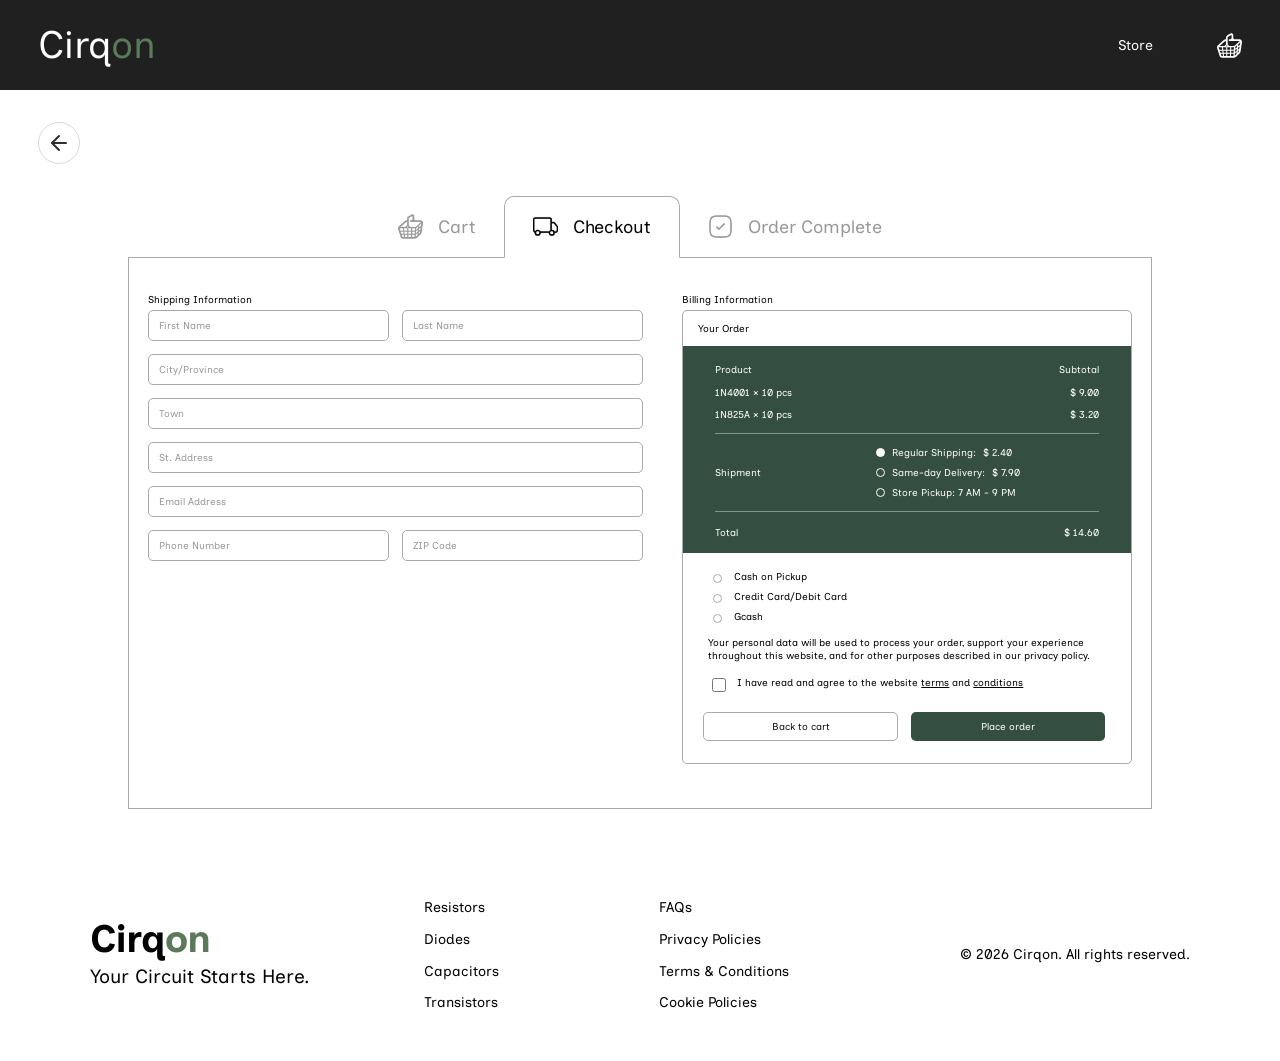
==== commit 3e9d09be: "Put underline to terms and conditions in checkout page." ====
--- a/pages/checkout-page.html
+++ b/pages/checkout-page.html
@@ -165,8 +165,8 @@
                         <label class="terms-option">
                             <input type="checkbox" id="terms" required>
                             <span>
-                                I have read and agree to the website terms
-                                and conditions
+                                I have read and agree to the website <u>terms</u> and <u>conditions</u>
+                                
                             </span>
                         </label>
 
--- a/styles/store-page.css
+++ b/styles/store-page.css
@@ -2,6 +2,9 @@
 /* ==========================================
 STORE NAVIGATION
 ========================================== */
+.shop-page {
+    flex: 1;
+}
 
 .store-nav {
     display: flex;
--- a/styles/dashboard-page.css
+++ b/styles/dashboard-page.css
@@ -1,3 +1,7 @@
+.dashboard-page {
+    flex: 1;
+    padding-top: var(--header-height);
+}
 
 /* ========================================
 TOP SALE & COMPONENTS
@@ -7,7 +11,6 @@
 .components {
     width: 100%;
     min-height: 300px;
-    margin-top: var(--spacing-lg);
     padding: var(--spacing-lg) clamp(20px, 4vw, 58px);
     box-sizing: border-box;
 }
--- a/styles/cart-check-order.css
+++ b/styles/cart-check-order.css
@@ -46,8 +46,9 @@
 :is(.cart-page, .checkout-page, .order-page) {
     font-family: var(--font-main);
     width: var(--page-width);
-    margin: auto auto 3%;
+    margin: 0 auto 3%;
     min-width: 0;
+    flex: 1;
 }
 
 
@@ -371,14 +372,14 @@
 
     border: 1px solid var(--line);
     border-radius: 50%;
-    background: #707070;
+    background: #ffffff;
     flex-shrink: 0;
     cursor: pointer;
 }
 
 .shipping-options input:checked {
     border: 3px solid var(--accent-color);
-    background: var(--accent-darker);
+    background: var(--accent-ligther);
 }
 
 
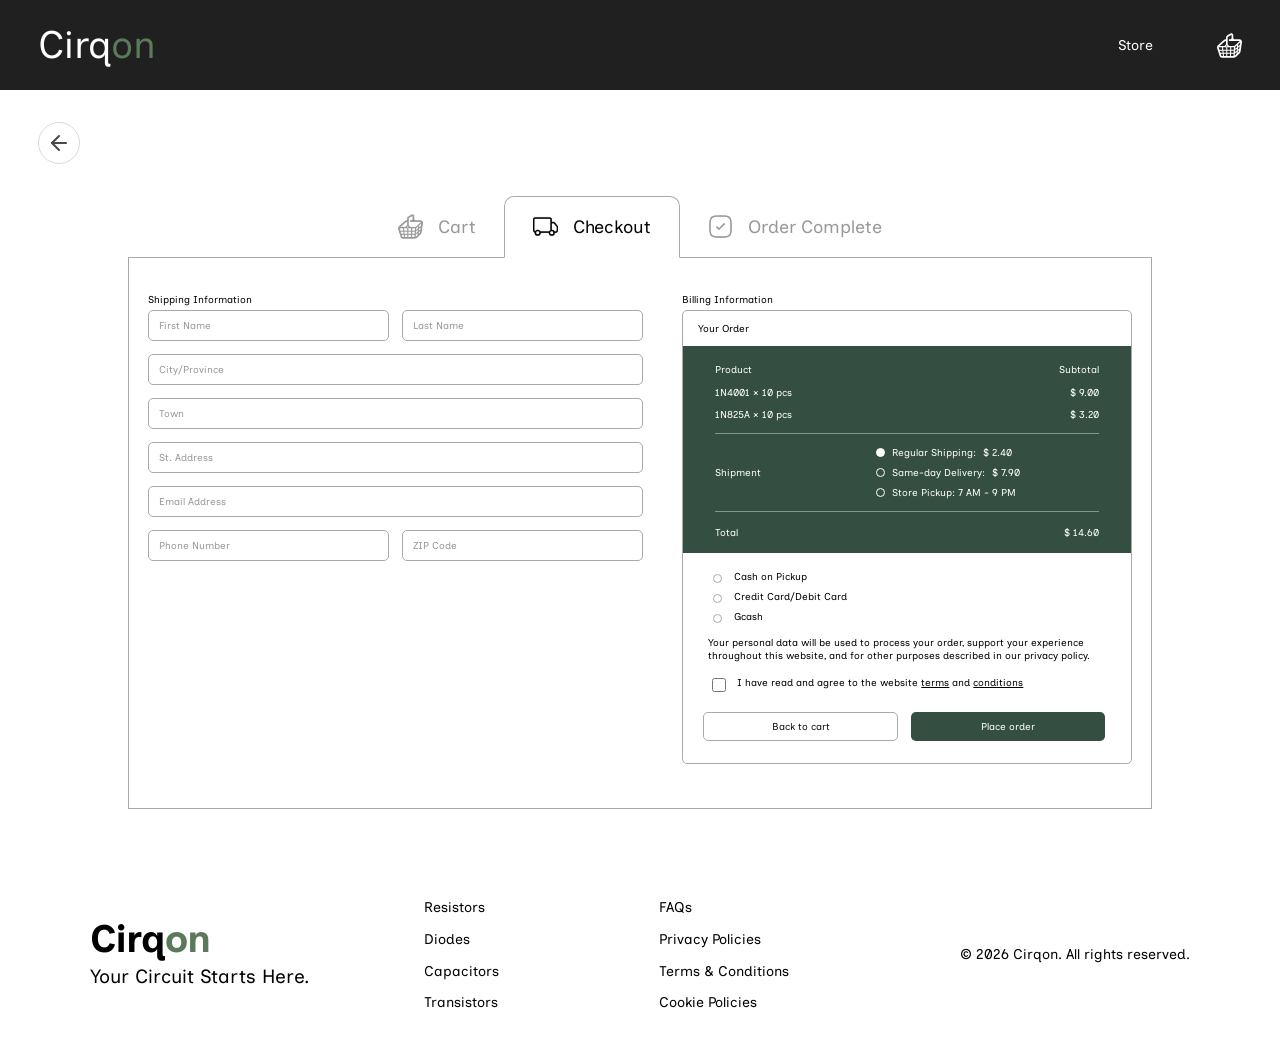
==== commit f6a3eef4: "remove a space hehe" ====
--- a/pages/checkout-page.html
+++ b/pages/checkout-page.html
@@ -166,7 +166,6 @@
                             <input type="checkbox" id="terms" required>
                             <span>
                                 I have read and agree to the website <u>terms</u> and <u>conditions</u>
-                                
                             </span>
                         </label>
 
--- a/styles/main-style.css
+++ b/styles/main-style.css
@@ -15,7 +15,7 @@
 
     /* COLORS */
     --primary-color: #202020;
-    --secondary-color: #2f2f2f;
+    --secondary-color: #494949;
 
     --accent-color: #5b7a5a;
     --accent-dark: #3e523d;
